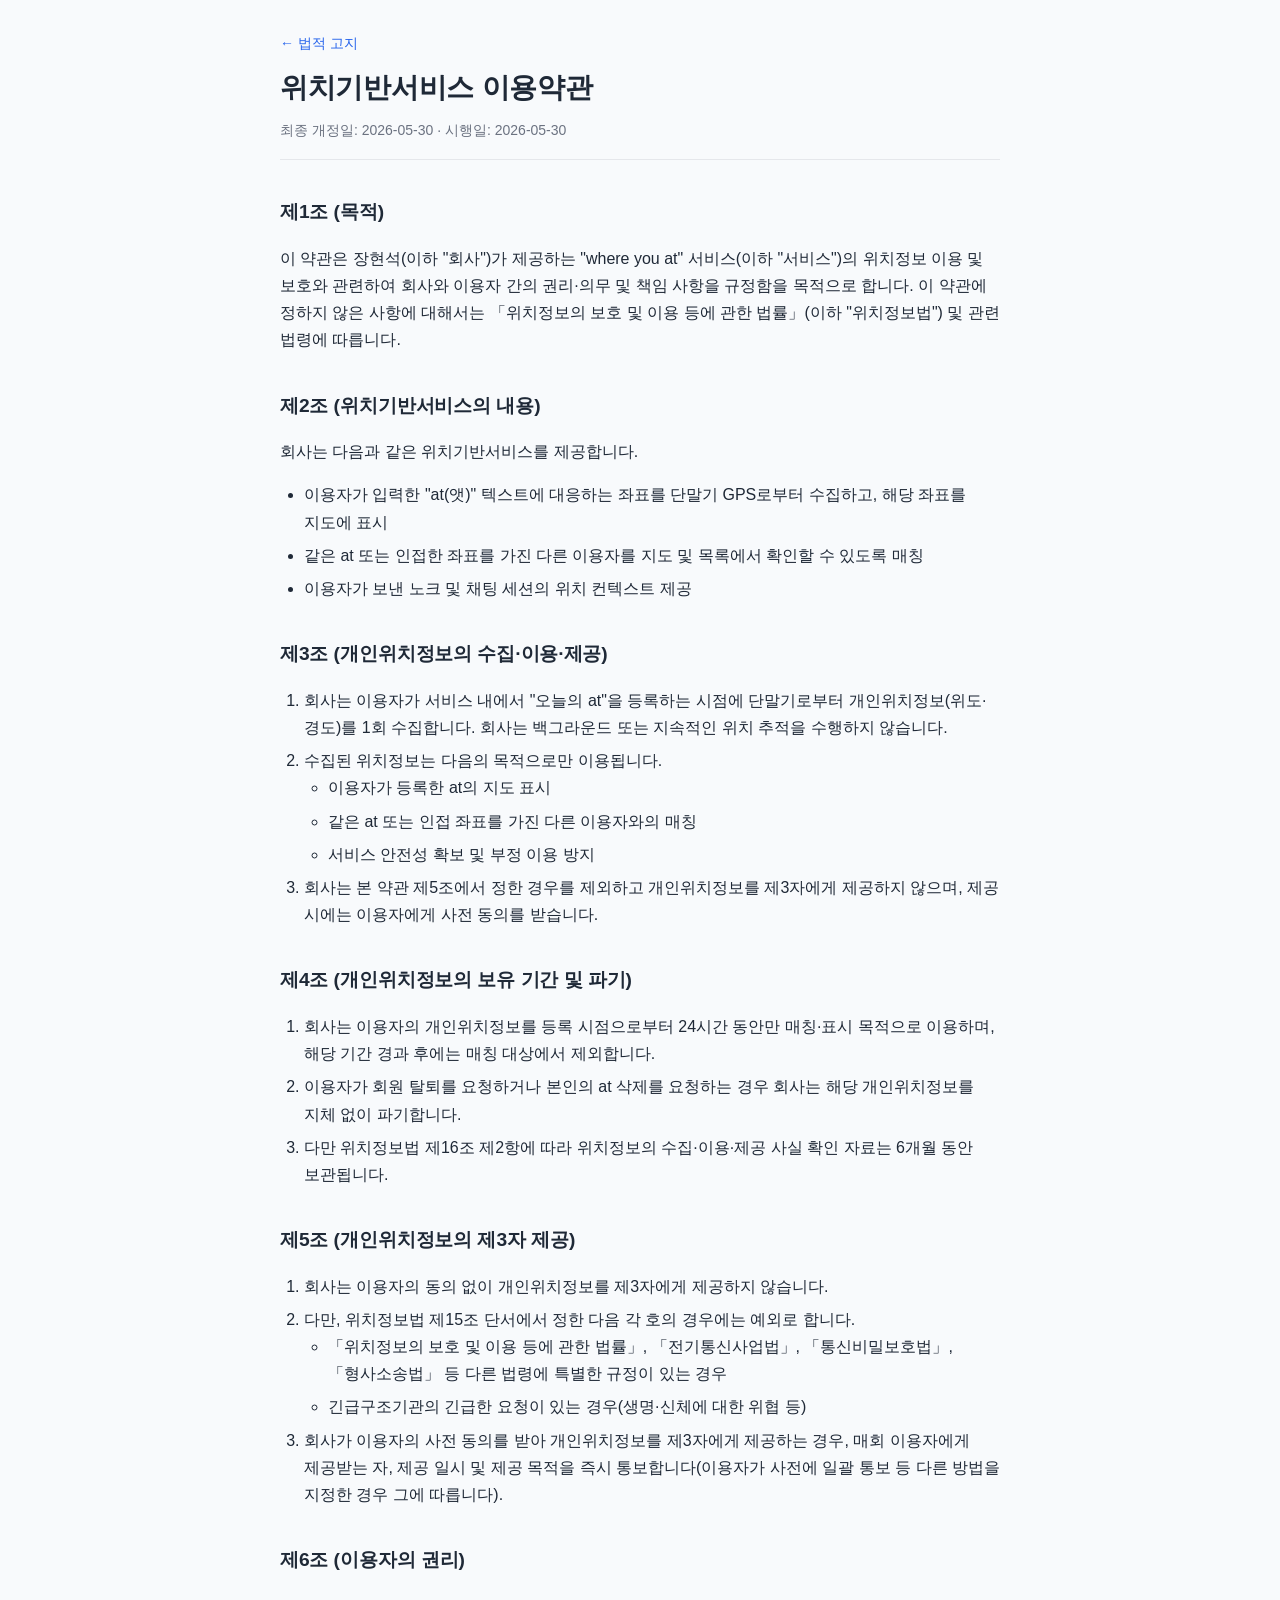
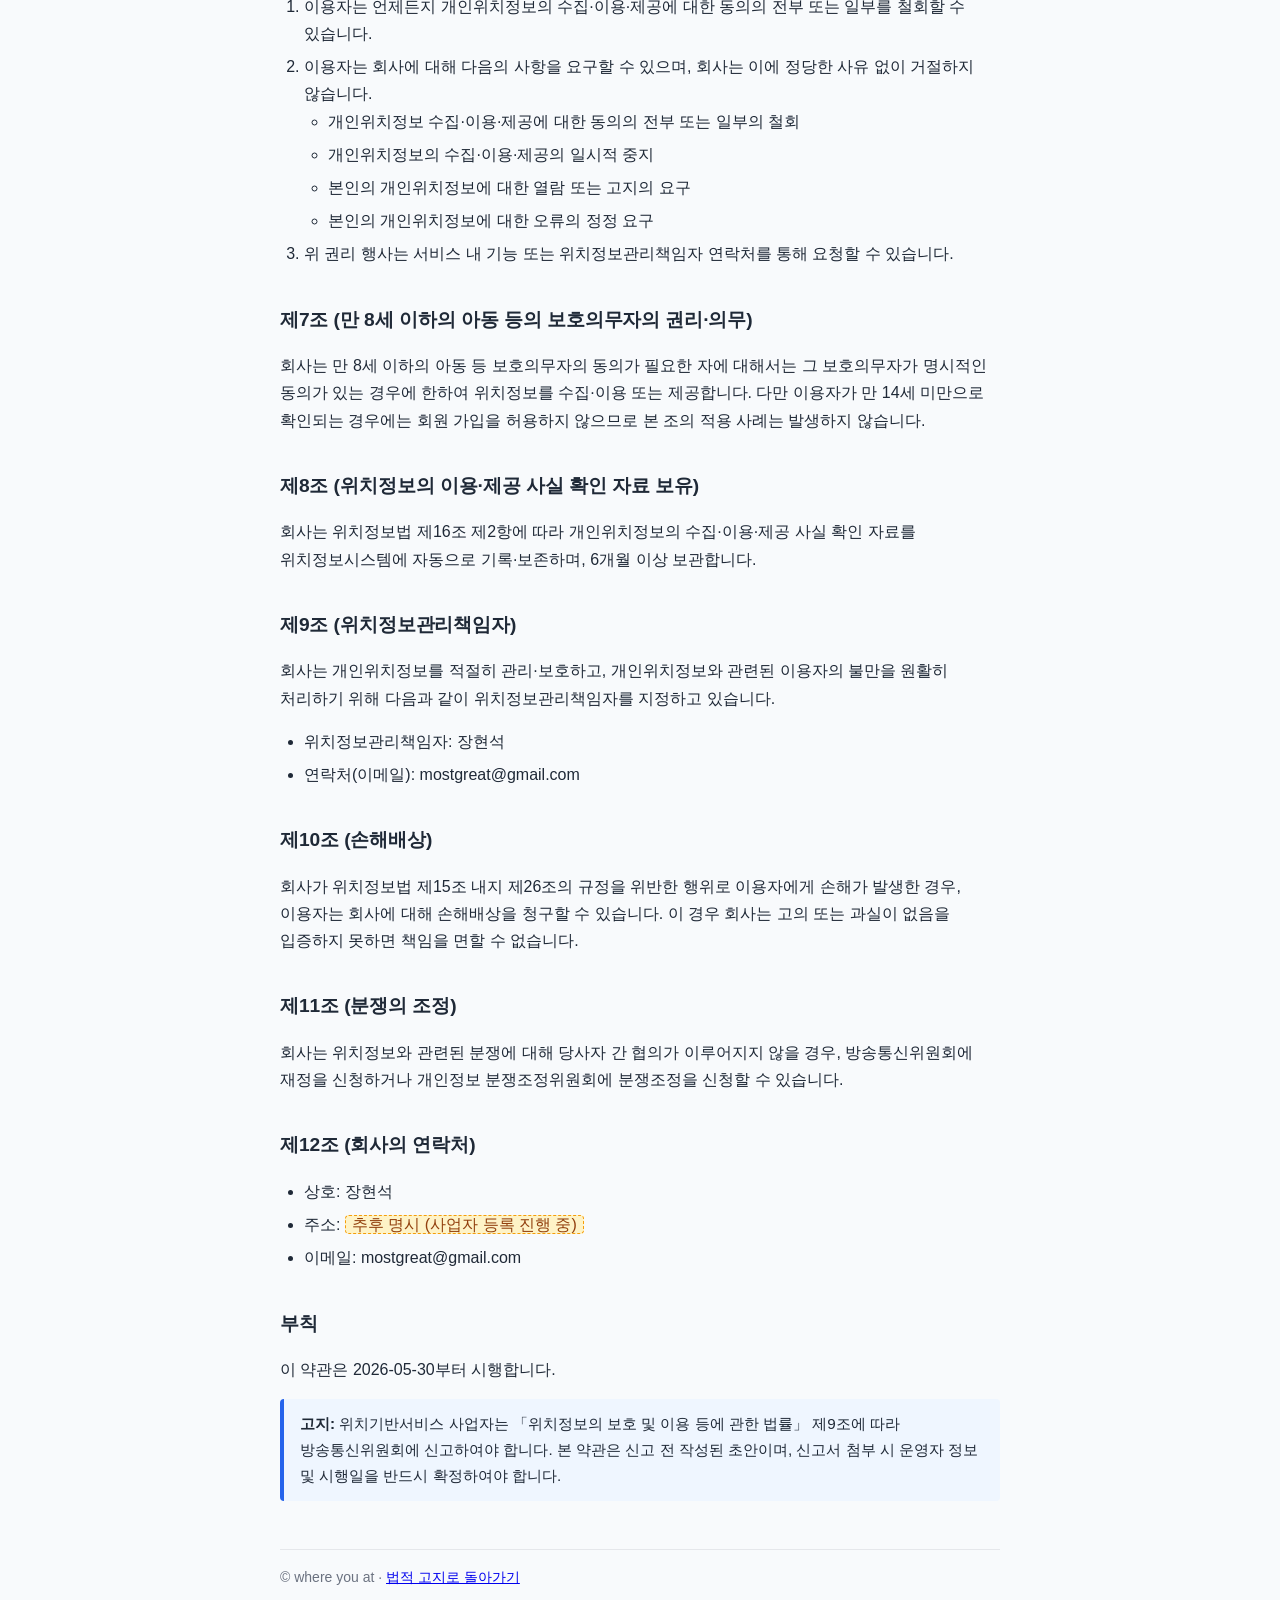
==== location-terms.html @ 3120e95a "Add legal pages: Terms of Service, Privacy Policy, LBS Terms Operator: 장현석 / mostgreat@gmail.com Eff" ====
<!DOCTYPE html>
<html lang="ko">
<head>
  <meta charset="UTF-8">
  <meta name="viewport" content="width=device-width, initial-scale=1.0">
  <title>위치기반서비스 이용약관 — where you at</title>
  <link rel="stylesheet" href="style.css">
</head>
<body>
  <div class="wrap">
    <header class="page">
      <div class="crumb"><a href="index.html">← 법적 고지</a></div>
      <h1>위치기반서비스 이용약관</h1>
      <div class="meta">최종 개정일: 2026-05-30 · 시행일: 2026-05-30</div>
    </header>

    <main>
      <h2>제1조 (목적)</h2>
      <p>이 약관은 장현석(이하 "회사")가 제공하는 "where you at" 서비스(이하 "서비스")의 위치정보 이용 및 보호와 관련하여 회사와 이용자 간의 권리·의무 및 책임 사항을 규정함을 목적으로 합니다. 이 약관에 정하지 않은 사항에 대해서는 「위치정보의 보호 및 이용 등에 관한 법률」(이하 "위치정보법") 및 관련 법령에 따릅니다.</p>

      <h2>제2조 (위치기반서비스의 내용)</h2>
      <p>회사는 다음과 같은 위치기반서비스를 제공합니다.</p>
      <ul>
        <li>이용자가 입력한 "at(앳)" 텍스트에 대응하는 좌표를 단말기 GPS로부터 수집하고, 해당 좌표를 지도에 표시</li>
        <li>같은 at 또는 인접한 좌표를 가진 다른 이용자를 지도 및 목록에서 확인할 수 있도록 매칭</li>
        <li>이용자가 보낸 노크 및 채팅 세션의 위치 컨텍스트 제공</li>
      </ul>

      <h2>제3조 (개인위치정보의 수집·이용·제공)</h2>
      <ol>
        <li>회사는 이용자가 서비스 내에서 "오늘의 at"을 등록하는 시점에 단말기로부터 개인위치정보(위도·경도)를 1회 수집합니다. 회사는 백그라운드 또는 지속적인 위치 추적을 수행하지 않습니다.</li>
        <li>수집된 위치정보는 다음의 목적으로만 이용됩니다.
          <ul>
            <li>이용자가 등록한 at의 지도 표시</li>
            <li>같은 at 또는 인접 좌표를 가진 다른 이용자와의 매칭</li>
            <li>서비스 안전성 확보 및 부정 이용 방지</li>
          </ul>
        </li>
        <li>회사는 본 약관 제5조에서 정한 경우를 제외하고 개인위치정보를 제3자에게 제공하지 않으며, 제공 시에는 이용자에게 사전 동의를 받습니다.</li>
      </ol>

      <h2>제4조 (개인위치정보의 보유 기간 및 파기)</h2>
      <ol>
        <li>회사는 이용자의 개인위치정보를 등록 시점으로부터 24시간 동안만 매칭·표시 목적으로 이용하며, 해당 기간 경과 후에는 매칭 대상에서 제외합니다.</li>
        <li>이용자가 회원 탈퇴를 요청하거나 본인의 at 삭제를 요청하는 경우 회사는 해당 개인위치정보를 지체 없이 파기합니다.</li>
        <li>다만 위치정보법 제16조 제2항에 따라 위치정보의 수집·이용·제공 사실 확인 자료는 6개월 동안 보관됩니다.</li>
      </ol>

      <h2>제5조 (개인위치정보의 제3자 제공)</h2>
      <ol>
        <li>회사는 이용자의 동의 없이 개인위치정보를 제3자에게 제공하지 않습니다.</li>
        <li>다만, 위치정보법 제15조 단서에서 정한 다음 각 호의 경우에는 예외로 합니다.
          <ul>
            <li>「위치정보의 보호 및 이용 등에 관한 법률」, 「전기통신사업법」, 「통신비밀보호법」, 「형사소송법」 등 다른 법령에 특별한 규정이 있는 경우</li>
            <li>긴급구조기관의 긴급한 요청이 있는 경우(생명·신체에 대한 위협 등)</li>
          </ul>
        </li>
        <li>회사가 이용자의 사전 동의를 받아 개인위치정보를 제3자에게 제공하는 경우, 매회 이용자에게 제공받는 자, 제공 일시 및 제공 목적을 즉시 통보합니다(이용자가 사전에 일괄 통보 등 다른 방법을 지정한 경우 그에 따릅니다).</li>
      </ol>

      <h2>제6조 (이용자의 권리)</h2>
      <ol>
        <li>이용자는 언제든지 개인위치정보의 수집·이용·제공에 대한 동의의 전부 또는 일부를 철회할 수 있습니다.</li>
        <li>이용자는 회사에 대해 다음의 사항을 요구할 수 있으며, 회사는 이에 정당한 사유 없이 거절하지 않습니다.
          <ul>
            <li>개인위치정보 수집·이용·제공에 대한 동의의 전부 또는 일부의 철회</li>
            <li>개인위치정보의 수집·이용·제공의 일시적 중지</li>
            <li>본인의 개인위치정보에 대한 열람 또는 고지의 요구</li>
            <li>본인의 개인위치정보에 대한 오류의 정정 요구</li>
          </ul>
        </li>
        <li>위 권리 행사는 서비스 내 기능 또는 위치정보관리책임자 연락처를 통해 요청할 수 있습니다.</li>
      </ol>

      <h2>제7조 (만 8세 이하의 아동 등의 보호의무자의 권리·의무)</h2>
      <p>회사는 만 8세 이하의 아동 등 보호의무자의 동의가 필요한 자에 대해서는 그 보호의무자가 명시적인 동의가 있는 경우에 한하여 위치정보를 수집·이용 또는 제공합니다. 다만 이용자가 만 14세 미만으로 확인되는 경우에는 회원 가입을 허용하지 않으므로 본 조의 적용 사례는 발생하지 않습니다.</p>

      <h2>제8조 (위치정보의 이용·제공 사실 확인 자료 보유)</h2>
      <p>회사는 위치정보법 제16조 제2항에 따라 개인위치정보의 수집·이용·제공 사실 확인 자료를 위치정보시스템에 자동으로 기록·보존하며, 6개월 이상 보관합니다.</p>

      <h2>제9조 (위치정보관리책임자)</h2>
      <p>회사는 개인위치정보를 적절히 관리·보호하고, 개인위치정보와 관련된 이용자의 불만을 원활히 처리하기 위해 다음과 같이 위치정보관리책임자를 지정하고 있습니다.</p>
      <ul>
        <li>위치정보관리책임자: 장현석</li>
        <li>연락처(이메일): mostgreat@gmail.com</li>
      </ul>

      <h2>제10조 (손해배상)</h2>
      <p>회사가 위치정보법 제15조 내지 제26조의 규정을 위반한 행위로 이용자에게 손해가 발생한 경우, 이용자는 회사에 대해 손해배상을 청구할 수 있습니다. 이 경우 회사는 고의 또는 과실이 없음을 입증하지 못하면 책임을 면할 수 없습니다.</p>

      <h2>제11조 (분쟁의 조정)</h2>
      <p>회사는 위치정보와 관련된 분쟁에 대해 당사자 간 협의가 이루어지지 않을 경우, 방송통신위원회에 재정을 신청하거나 개인정보 분쟁조정위원회에 분쟁조정을 신청할 수 있습니다.</p>

      <h2>제12조 (회사의 연락처)</h2>
      <ul>
        <li>상호: 장현석</li>
        <li>주소: <span class="placeholder">추후 명시 (사업자 등록 진행 중)</span></li>
        <li>이메일: mostgreat@gmail.com</li>
      </ul>

      <h2>부칙</h2>
      <p>이 약관은 2026-05-30부터 시행합니다.</p>

      <div class="callout">
        <strong>고지:</strong> 위치기반서비스 사업자는 「위치정보의 보호 및 이용 등에 관한 법률」 제9조에 따라 방송통신위원회에 신고하여야 합니다. 본 약관은 신고 전 작성된 초안이며, 신고서 첨부 시 운영자 정보 및 시행일을 반드시 확정하여야 합니다.
      </div>
    </main>

    <footer class="page">
      © where you at · <a href="index.html">법적 고지로 돌아가기</a>
    </footer>
  </div>
</body>
</html>
---- style.css ----
/* Shared stylesheet for where-you-at legal pages.
   Optimized for long-form Korean reading on phone and desktop. */

* { box-sizing: border-box; }

html {
  -webkit-text-size-adjust: 100%;
  font-size: 16px;
}

body {
  margin: 0;
  font-family: -apple-system, BlinkMacSystemFont, "Apple SD Gothic Neo",
               "Pretendard", "Noto Sans KR", "Malgun Gothic", sans-serif;
  color: #1f2937;
  background: #f8fafc;
  line-height: 1.7;
  word-break: keep-all;
  overflow-wrap: break-word;
}

.wrap {
  max-width: 760px;
  margin: 0 auto;
  padding: 32px 20px 64px;
}

header.page {
  margin-bottom: 32px;
  padding-bottom: 16px;
  border-bottom: 1px solid #e5e7eb;
}

header.page .crumb {
  font-size: 0.875rem;
  color: #6b7280;
  margin-bottom: 8px;
}

header.page .crumb a {
  color: #2563eb;
  text-decoration: none;
}

header.page h1 {
  margin: 0;
  font-size: 1.75rem;
  font-weight: 700;
  letter-spacing: -0.01em;
}

header.page .meta {
  margin-top: 8px;
  font-size: 0.875rem;
  color: #6b7280;
}

main h2 {
  margin-top: 36px;
  margin-bottom: 12px;
  font-size: 1.2rem;
  font-weight: 700;
  letter-spacing: -0.005em;
}

main h3 {
  margin-top: 24px;
  margin-bottom: 8px;
  font-size: 1.05rem;
  font-weight: 600;
}

main p, main li {
  font-size: 1rem;
}

main ul, main ol {
  padding-left: 24px;
}

main li {
  margin-bottom: 6px;
}

main table {
  width: 100%;
  border-collapse: collapse;
  margin: 16px 0;
  font-size: 0.95rem;
}

main table th, main table td {
  border: 1px solid #e5e7eb;
  padding: 10px 12px;
  text-align: left;
  vertical-align: top;
}

main table th {
  background: #f3f4f6;
  font-weight: 600;
}

.placeholder {
  background: #fef3c7;
  border: 1px dashed #f59e0b;
  border-radius: 4px;
  padding: 0 6px;
  color: #92400e;
  font-weight: 500;
}

.callout {
  background: #eff6ff;
  border-left: 4px solid #2563eb;
  padding: 12px 16px;
  margin: 16px 0;
  border-radius: 4px;
  font-size: 0.95rem;
}

footer.page {
  margin-top: 48px;
  padding-top: 16px;
  border-top: 1px solid #e5e7eb;
  font-size: 0.875rem;
  color: #6b7280;
}

/* Landing page */
.cards {
  display: grid;
  gap: 12px;
  margin-top: 24px;
}

.card {
  display: block;
  padding: 18px 20px;
  background: #ffffff;
  border: 1px solid #e5e7eb;
  border-radius: 10px;
  text-decoration: none;
  color: inherit;
  transition: border-color 0.15s, transform 0.05s;
}

.card:hover {
  border-color: #2563eb;
}

.card:active {
  transform: scale(0.995);
}

.card h2 {
  margin: 0 0 4px 0;
  font-size: 1.05rem;
  font-weight: 600;
}

.card p {
  margin: 0;
  font-size: 0.9rem;
  color: #6b7280;
}
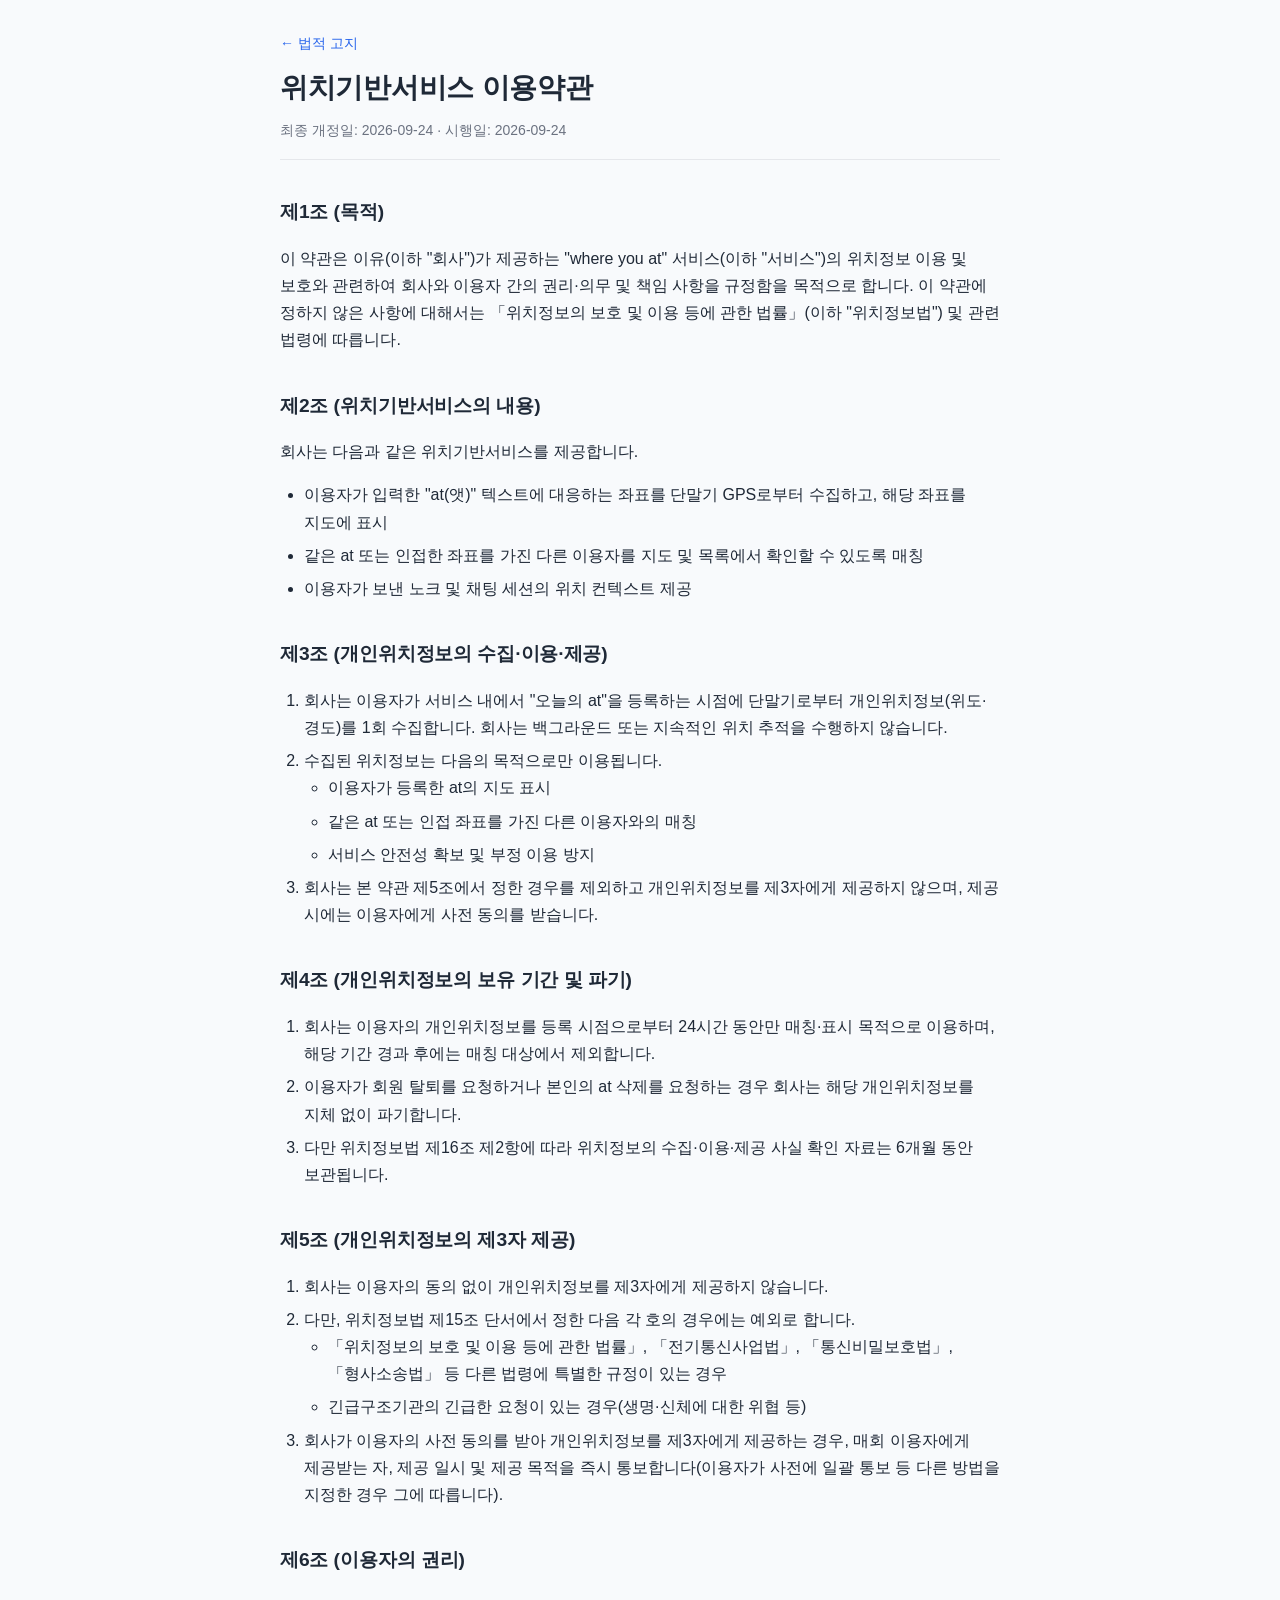
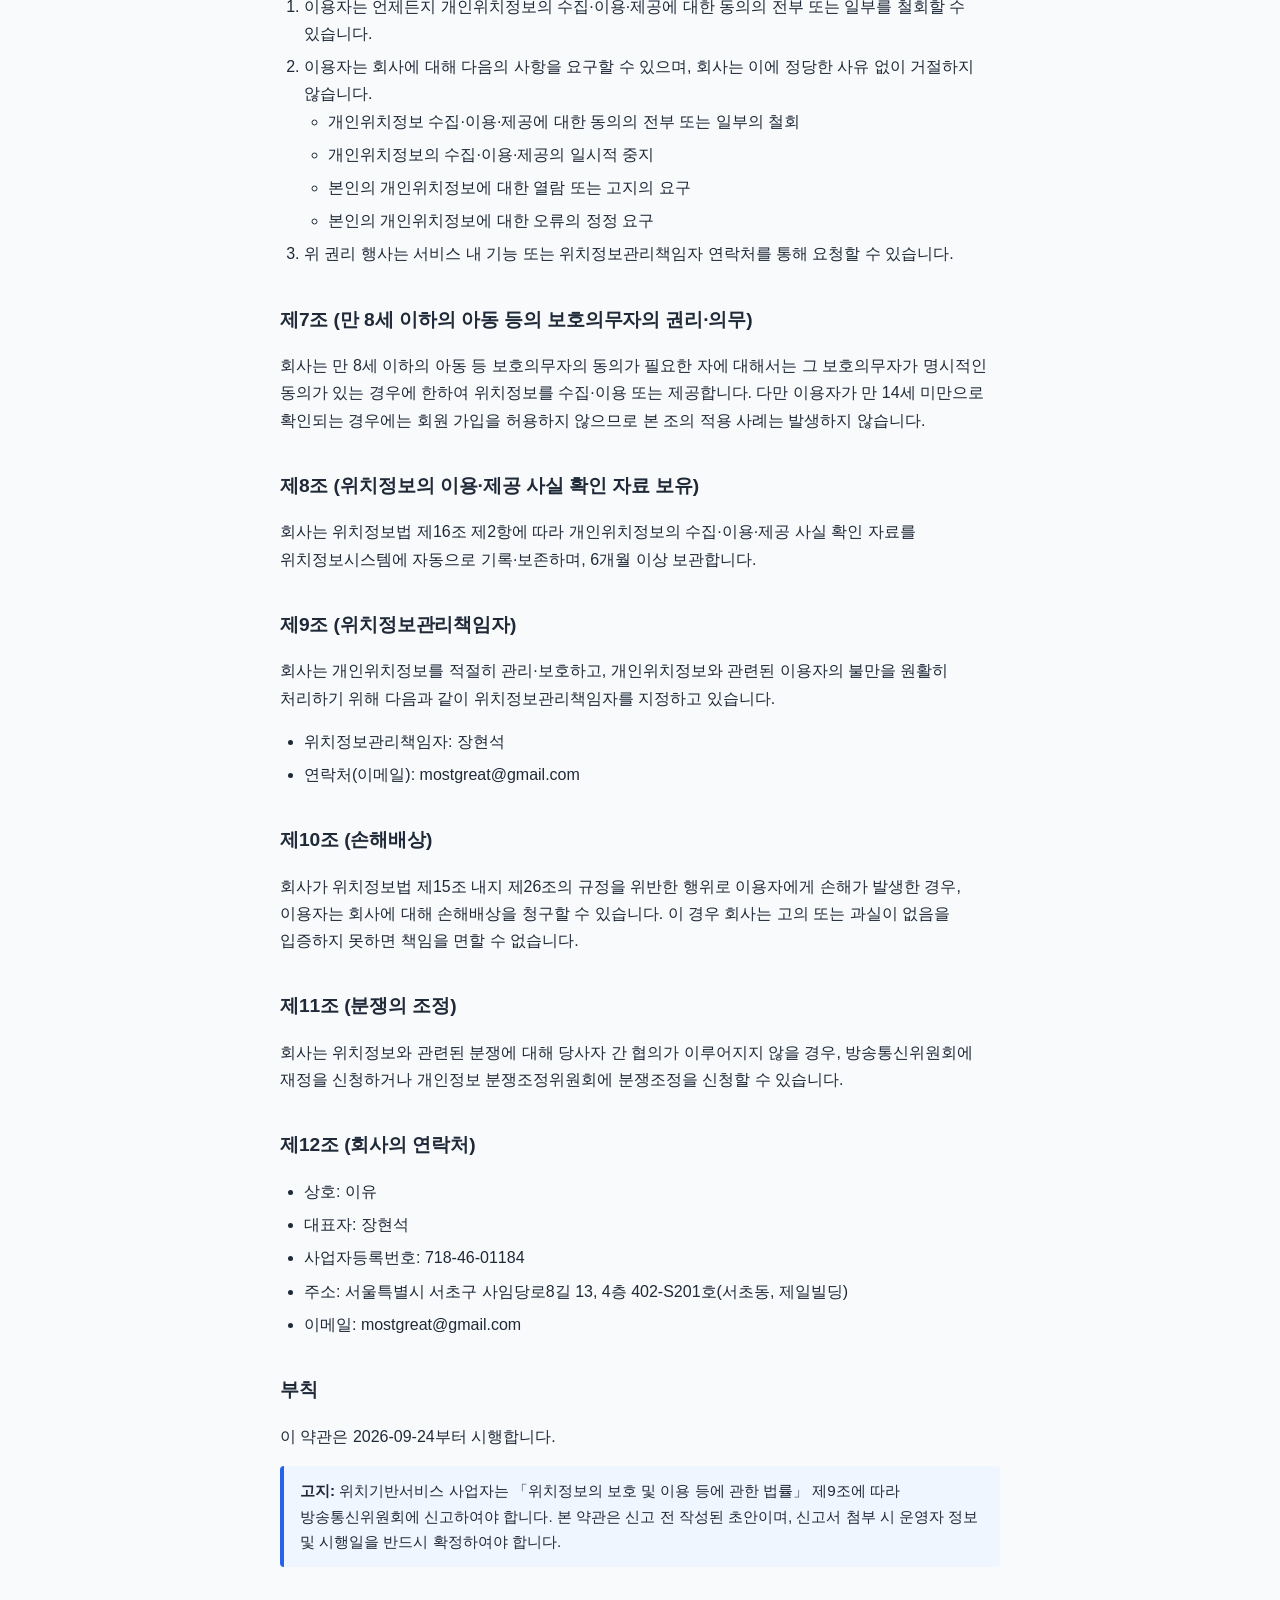
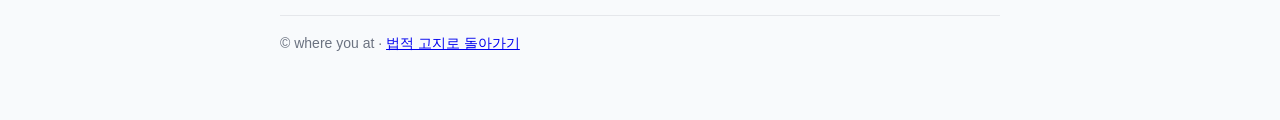
==== commit ee480c4d: "Fill in business registration details after 개인사업자 registration - Company name: 장현석 → 이유 (대표: 장현석) - " ====
--- a/location-terms.html
+++ b/location-terms.html
@@ -11,12 +11,12 @@
     <header class="page">
       <div class="crumb"><a href="index.html">← 법적 고지</a></div>
       <h1>위치기반서비스 이용약관</h1>
-      <div class="meta">최종 개정일: 2026-05-30 · 시행일: 2026-05-30</div>
+      <div class="meta">최종 개정일: 2026-09-24 · 시행일: 2026-09-24</div>
     </header>
 
     <main>
       <h2>제1조 (목적)</h2>
-      <p>이 약관은 장현석(이하 "회사")가 제공하는 "where you at" 서비스(이하 "서비스")의 위치정보 이용 및 보호와 관련하여 회사와 이용자 간의 권리·의무 및 책임 사항을 규정함을 목적으로 합니다. 이 약관에 정하지 않은 사항에 대해서는 「위치정보의 보호 및 이용 등에 관한 법률」(이하 "위치정보법") 및 관련 법령에 따릅니다.</p>
+      <p>이 약관은 이유(이하 "회사")가 제공하는 "where you at" 서비스(이하 "서비스")의 위치정보 이용 및 보호와 관련하여 회사와 이용자 간의 권리·의무 및 책임 사항을 규정함을 목적으로 합니다. 이 약관에 정하지 않은 사항에 대해서는 「위치정보의 보호 및 이용 등에 관한 법률」(이하 "위치정보법") 및 관련 법령에 따릅니다.</p>
 
       <h2>제2조 (위치기반서비스의 내용)</h2>
       <p>회사는 다음과 같은 위치기반서비스를 제공합니다.</p>
@@ -93,13 +93,15 @@
 
       <h2>제12조 (회사의 연락처)</h2>
       <ul>
-        <li>상호: 장현석</li>
-        <li>주소: <span class="placeholder">추후 명시 (사업자 등록 진행 중)</span></li>
+        <li>상호: 이유</li>
+        <li>대표자: 장현석</li>
+        <li>사업자등록번호: 718-46-01184</li>
+        <li>주소: 서울특별시 서초구 사임당로8길 13, 4층 402-S201호(서초동, 제일빌딩)</li>
         <li>이메일: mostgreat@gmail.com</li>
       </ul>
 
       <h2>부칙</h2>
-      <p>이 약관은 2026-05-30부터 시행합니다.</p>
+      <p>이 약관은 2026-09-24부터 시행합니다.</p>
 
       <div class="callout">
         <strong>고지:</strong> 위치기반서비스 사업자는 「위치정보의 보호 및 이용 등에 관한 법률」 제9조에 따라 방송통신위원회에 신고하여야 합니다. 본 약관은 신고 전 작성된 초안이며, 신고서 첨부 시 운영자 정보 및 시행일을 반드시 확정하여야 합니다.
